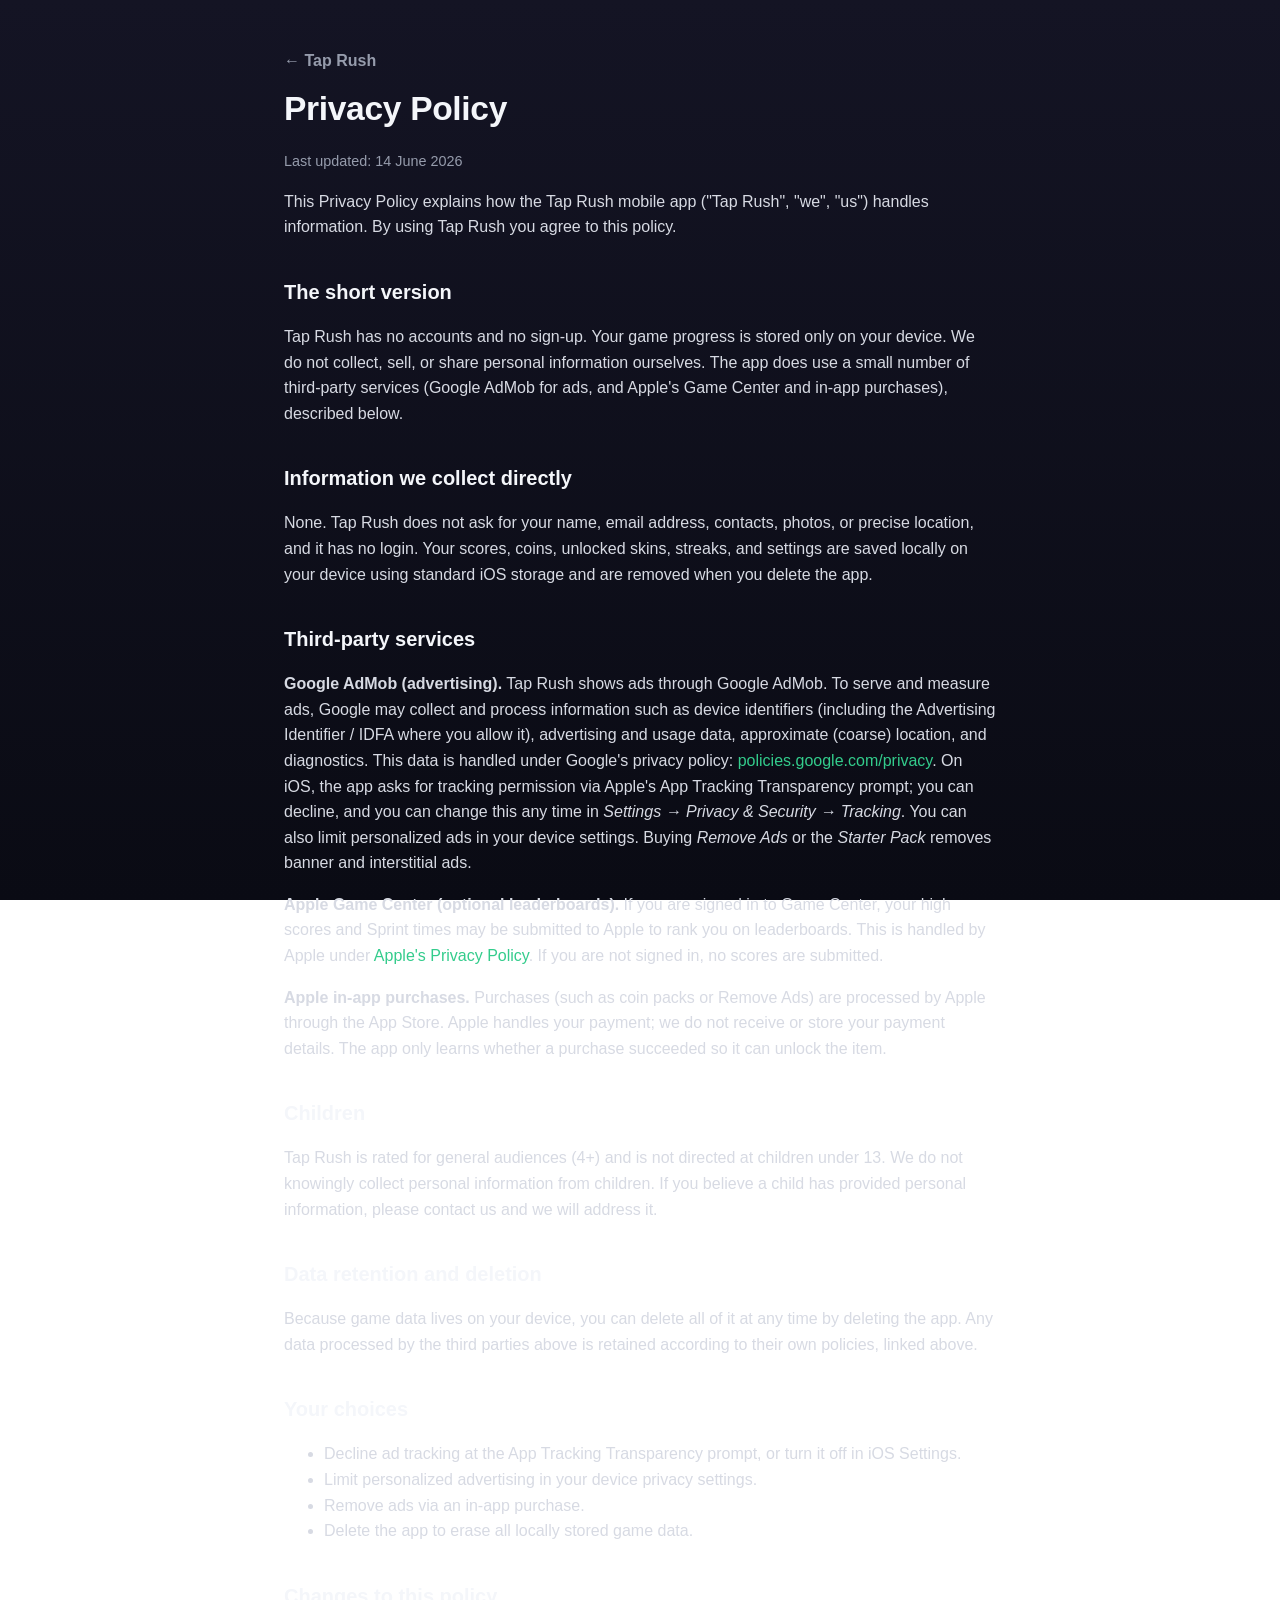
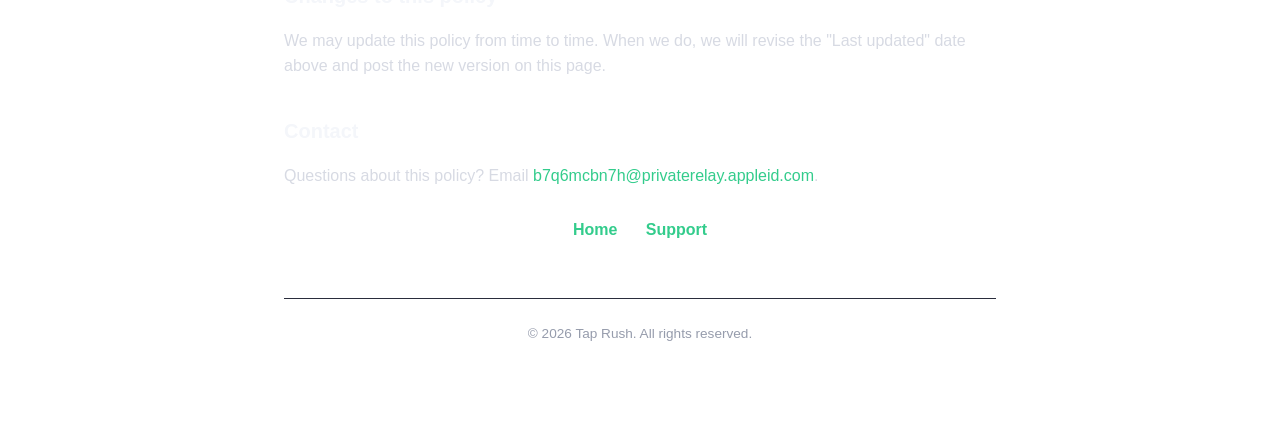
==== privacy.html @ b7976c0f "Add Tap Rush support pages" ====
<!DOCTYPE html>
<html lang="en">
<head>
  <meta charset="UTF-8" />
  <meta name="viewport" content="width=device-width, initial-scale=1.0" />
  <title>Tap Rush — Privacy Policy</title>
  <meta name="description" content="Privacy Policy for Tap Rush." />
  <link rel="stylesheet" href="style.css" />
</head>
<body>
  <div class="wrap">
    <a class="back muted" href="index.html">&larr; Tap Rush</a>
    <h1>Privacy Policy</h1>
    <p class="muted small">Last updated: 14 June 2026</p>

    <p>This Privacy Policy explains how the Tap Rush mobile app ("Tap Rush", "we",
    "us") handles information. By using Tap Rush you agree to this policy.</p>

    <h2>The short version</h2>
    <p>Tap Rush has no accounts and no sign-up. Your game progress is stored only on
    your device. We do not collect, sell, or share personal information ourselves. The
    app does use a small number of third-party services (Google AdMob for ads, and
    Apple's Game Center and in-app purchases), described below.</p>

    <h2>Information we collect directly</h2>
    <p>None. Tap Rush does not ask for your name, email address, contacts, photos, or
    precise location, and it has no login. Your scores, coins, unlocked skins,
    streaks, and settings are saved locally on your device using standard iOS storage
    and are removed when you delete the app.</p>

    <h2>Third-party services</h2>

    <p><strong>Google AdMob (advertising).</strong> Tap Rush shows ads through Google
    AdMob. To serve and measure ads, Google may collect and process information such as
    device identifiers (including the Advertising Identifier / IDFA where you allow
    it), advertising and usage data, approximate (coarse) location, and diagnostics.
    This data is handled under Google's privacy policy:
    <a href="https://policies.google.com/privacy">policies.google.com/privacy</a>.
    On iOS, the app asks for tracking permission via Apple's App Tracking Transparency
    prompt; you can decline, and you can change this any time in
    <em>Settings &rarr; Privacy &amp; Security &rarr; Tracking</em>. You can also limit
    personalized ads in your device settings. Buying <em>Remove Ads</em> or the
    <em>Starter Pack</em> removes banner and interstitial ads.</p>

    <p><strong>Apple Game Center (optional leaderboards).</strong> If you are signed in
    to Game Center, your high scores and Sprint times may be submitted to Apple to rank
    you on leaderboards. This is handled by Apple under
    <a href="https://www.apple.com/legal/privacy/">Apple's Privacy Policy</a>. If you
    are not signed in, no scores are submitted.</p>

    <p><strong>Apple in-app purchases.</strong> Purchases (such as coin packs or Remove
    Ads) are processed by Apple through the App Store. Apple handles your payment; we do
    not receive or store your payment details. The app only learns whether a purchase
    succeeded so it can unlock the item.</p>

    <h2>Children</h2>
    <p>Tap Rush is rated for general audiences (4+) and is not directed at children
    under 13. We do not knowingly collect personal information from children. If you
    believe a child has provided personal information, please contact us and we will
    address it.</p>

    <h2>Data retention and deletion</h2>
    <p>Because game data lives on your device, you can delete all of it at any time by
    deleting the app. Any data processed by the third parties above is retained
    according to their own policies, linked above.</p>

    <h2>Your choices</h2>
    <ul>
      <li>Decline ad tracking at the App Tracking Transparency prompt, or turn it off
      in iOS Settings.</li>
      <li>Limit personalized advertising in your device privacy settings.</li>
      <li>Remove ads via an in-app purchase.</li>
      <li>Delete the app to erase all locally stored game data.</li>
    </ul>

    <h2>Changes to this policy</h2>
    <p>We may update this policy from time to time. When we do, we will revise the
    "Last updated" date above and post the new version on this page.</p>

    <h2>Contact</h2>
    <p>Questions about this policy? Email
    <a href="mailto:b7q6mcbn7h@privaterelay.appleid.com">b7q6mcbn7h@privaterelay.appleid.com</a>.</p>

    <nav class="links">
      <a href="index.html">Home</a>
      <a href="support.html">Support</a>
    </nav>

    <footer>&copy; 2026 Tap Rush. All rights reserved.</footer>
  </div>
</body>
</html>
---- style.css ----
:root {
  --bg-top: #141424;
  --bg-bot: #0a0b14;
  --panel: #141522;
  --border: #2a2d3c;
  --white: #f4f6fa;
  --grey: #969cac;
  --green: #33cc8c;
  --yellow: #f2c940;
}

* { box-sizing: border-box; }

html, body {
  margin: 0;
  padding: 0;
  background: linear-gradient(180deg, var(--bg-top), var(--bg-bot));
  background-attachment: fixed;
  color: var(--white);
  font-family: -apple-system, BlinkMacSystemFont, "Segoe UI", Roboto, Helvetica, Arial, sans-serif;
  line-height: 1.6;
  -webkit-font-smoothing: antialiased;
}

.wrap {
  max-width: 760px;
  margin: 0 auto;
  padding: 48px 24px 96px;
}

header.site {
  text-align: center;
  padding: 24px 0 8px;
}

.logo {
  display: inline-flex;
  gap: 8px;
  margin-bottom: 16px;
}
.logo span {
  width: 26px; height: 26px;
  border-radius: 7px;
  background: #1c1f2e;
}
.logo span.on { background: var(--green); }

h1 {
  font-size: 2.1rem;
  font-weight: 800;
  letter-spacing: -0.01em;
  margin: 0 0 6px;
}
h2 {
  font-size: 1.25rem;
  font-weight: 700;
  margin: 36px 0 10px;
  color: var(--white);
}
.tagline { color: var(--green); font-weight: 600; margin: 0; }
.muted { color: var(--grey); }
.small { font-size: 0.9rem; }

a { color: var(--green); text-decoration: none; }
a:hover { text-decoration: underline; }

p, li { color: #d7dae3; }

.card {
  background: var(--panel);
  border: 1px solid var(--border);
  border-radius: 18px;
  padding: 24px 28px;
  margin-top: 24px;
}

.btn {
  display: inline-block;
  background: var(--green);
  color: #08120c;
  font-weight: 700;
  padding: 12px 22px;
  border-radius: 14px;
  margin: 8px 6px 0;
}
.btn.secondary {
  background: transparent;
  color: var(--white);
  border: 1px solid var(--border);
}

nav.links { text-align: center; margin-top: 28px; }
nav.links a { margin: 0 12px; font-weight: 600; }

footer {
  text-align: center;
  color: var(--grey);
  font-size: 0.85rem;
  margin-top: 56px;
  border-top: 1px solid var(--border);
  padding-top: 24px;
}

.back { display: inline-block; margin-bottom: 8px; font-weight: 600; }
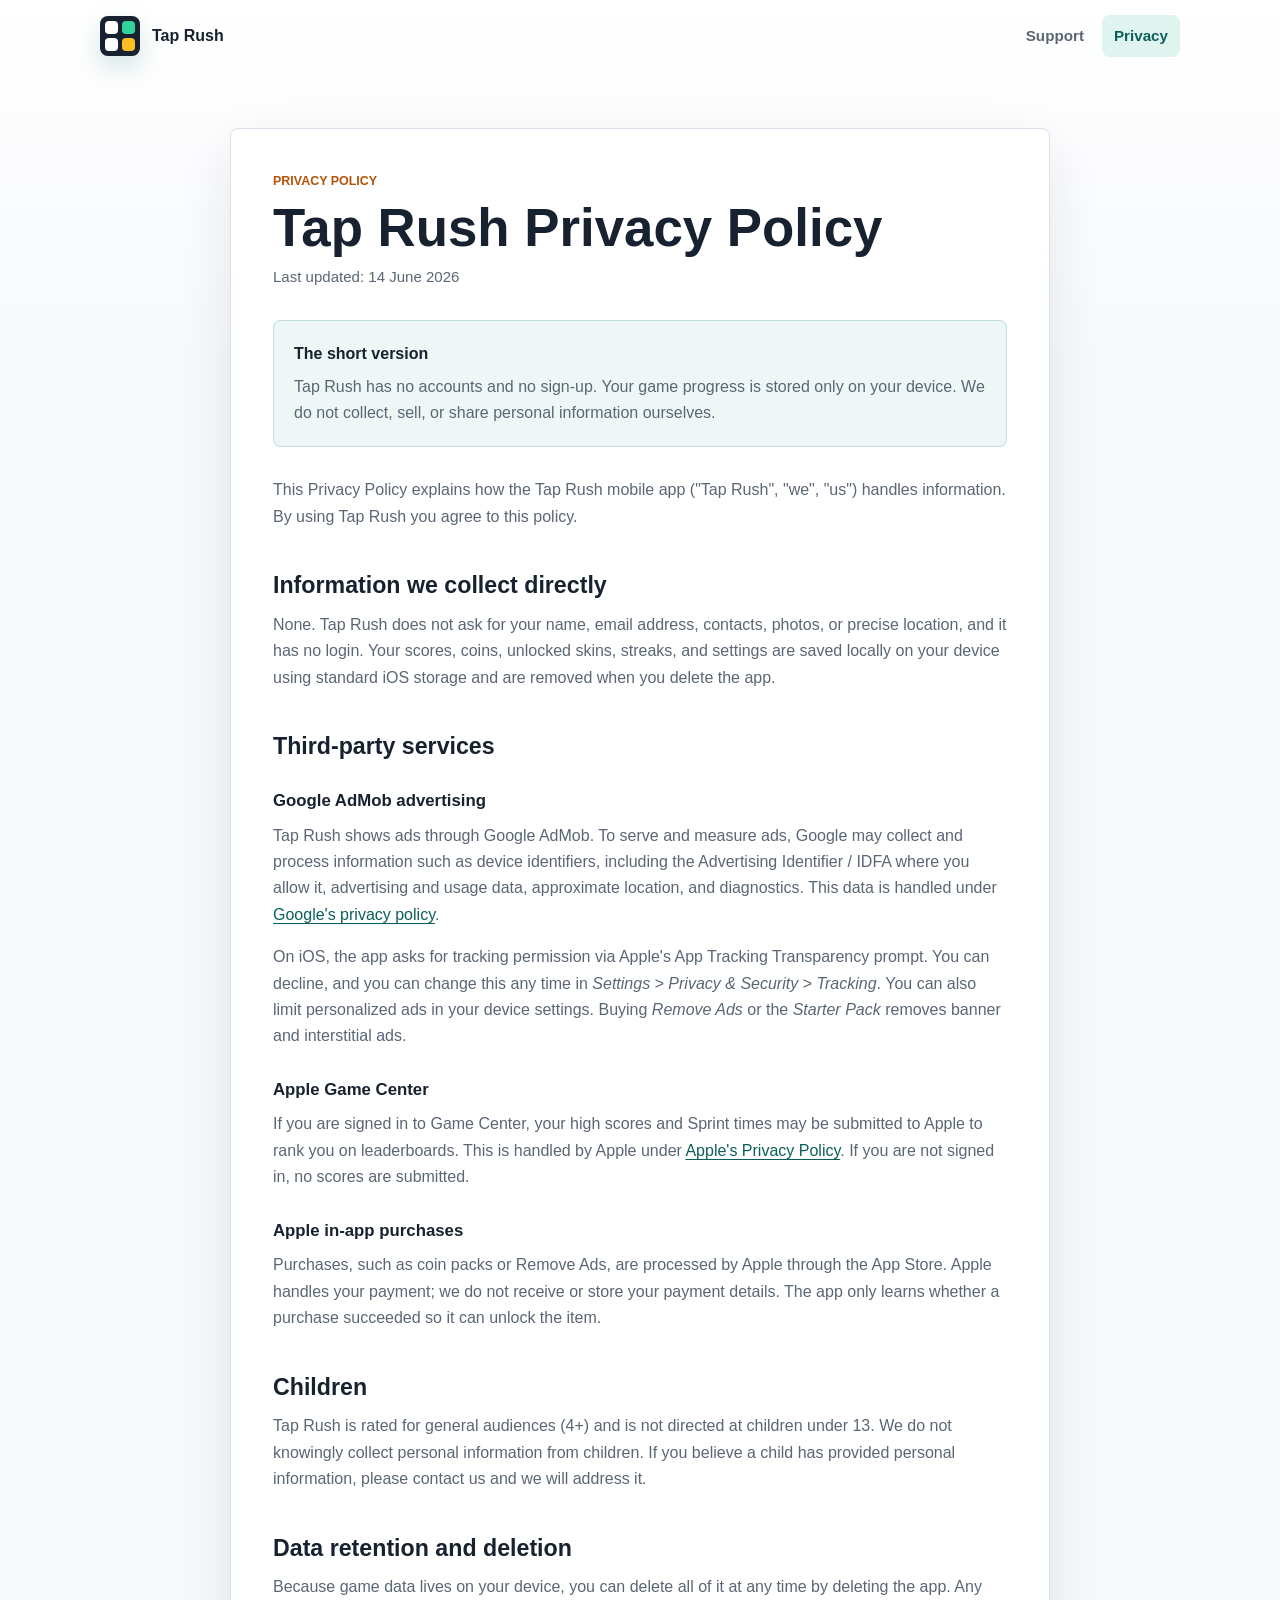
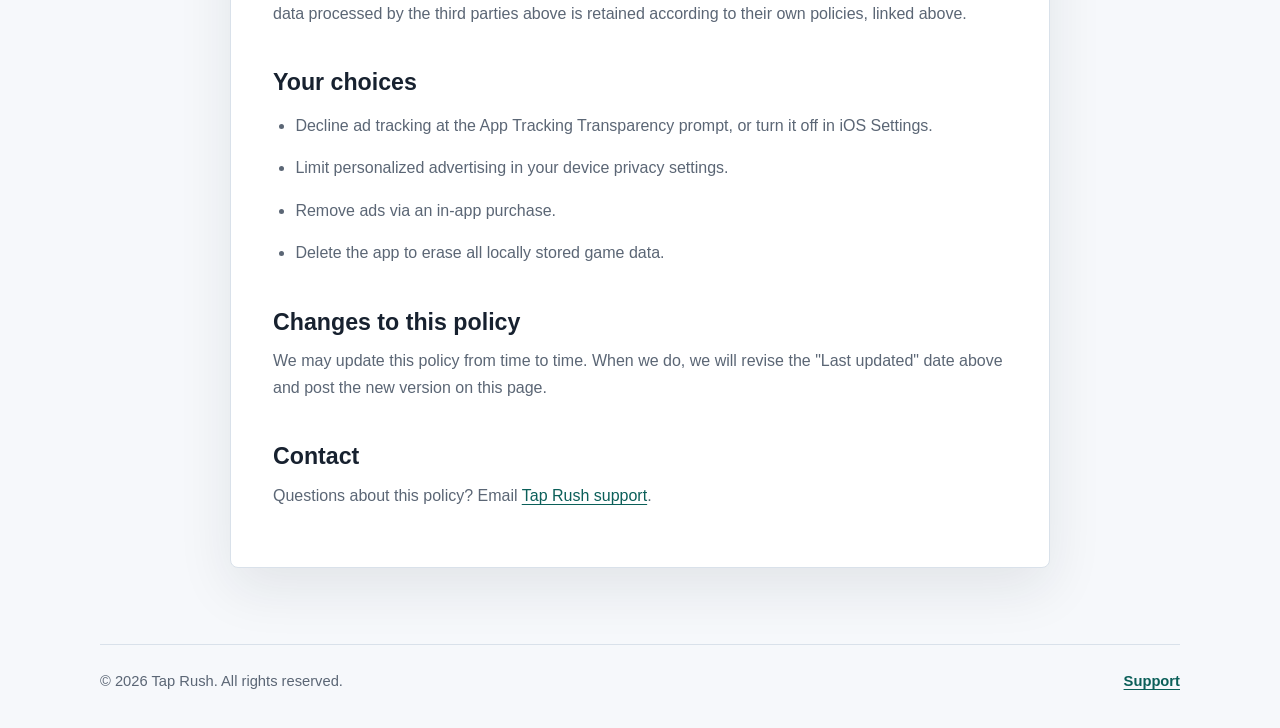
==== commit c00d15d4: "Polish Tap Rush support site" ====
--- a/privacy.html
+++ b/privacy.html
@@ -3,90 +3,110 @@
 <head>
   <meta charset="UTF-8" />
   <meta name="viewport" content="width=device-width, initial-scale=1.0" />
-  <title>Tap Rush — Privacy Policy</title>
-  <meta name="description" content="Privacy Policy for Tap Rush." />
+  <title>Tap Rush Privacy Policy</title>
+  <meta name="description" content="Privacy Policy for Tap Rush, including local data storage, AdMob, Game Center, and in-app purchases." />
+  <link rel="canonical" href="https://ca-appdev.github.io/app-support/privacy.html" />
+  <meta property="og:type" content="article" />
+  <meta property="og:title" content="Tap Rush Privacy Policy" />
+  <meta property="og:description" content="How Tap Rush handles local game data, ads, Game Center, and purchases." />
+  <meta property="og:url" content="https://ca-appdev.github.io/app-support/privacy.html" />
+  <meta name="twitter:card" content="summary" />
+  <meta name="theme-color" content="#0f766e" />
   <link rel="stylesheet" href="style.css" />
 </head>
 <body>
-  <div class="wrap">
-    <a class="back muted" href="index.html">&larr; Tap Rush</a>
-    <h1>Privacy Policy</h1>
-    <p class="muted small">Last updated: 14 June 2026</p>
+  <header class="topbar">
+    <a class="brand" href="index.html" aria-label="Tap Rush home">
+      <span class="app-mark" aria-hidden="true"><span></span><span></span><span></span><span></span></span>
+      <span>Tap Rush</span>
+    </a>
+    <nav class="nav" aria-label="Primary navigation">
+      <a href="support.html">Support</a>
+      <a aria-current="page" href="privacy.html">Privacy</a>
+    </nav>
+  </header>
 
-    <p>This Privacy Policy explains how the Tap Rush mobile app ("Tap Rush", "we",
-    "us") handles information. By using Tap Rush you agree to this policy.</p>
+  <main class="wrap narrow">
+    <article class="document">
+      <p class="eyebrow">Privacy Policy</p>
+      <h1>Tap Rush Privacy Policy</h1>
+      <p class="updated">Last updated: 14 June 2026</p>
 
-    <h2>The short version</h2>
-    <p>Tap Rush has no accounts and no sign-up. Your game progress is stored only on
-    your device. We do not collect, sell, or share personal information ourselves. The
-    app does use a small number of third-party services (Google AdMob for ads, and
-    Apple's Game Center and in-app purchases), described below.</p>
+      <div class="notice">
+        <strong>The short version</strong>
+        <p>Tap Rush has no accounts and no sign-up. Your game progress is stored only on
+        your device. We do not collect, sell, or share personal information ourselves.</p>
+      </div>
 
-    <h2>Information we collect directly</h2>
-    <p>None. Tap Rush does not ask for your name, email address, contacts, photos, or
-    precise location, and it has no login. Your scores, coins, unlocked skins,
-    streaks, and settings are saved locally on your device using standard iOS storage
-    and are removed when you delete the app.</p>
+      <p>This Privacy Policy explains how the Tap Rush mobile app ("Tap Rush", "we",
+      "us") handles information. By using Tap Rush you agree to this policy.</p>
 
-    <h2>Third-party services</h2>
+      <h2>Information we collect directly</h2>
+      <p>None. Tap Rush does not ask for your name, email address, contacts, photos, or
+      precise location, and it has no login. Your scores, coins, unlocked skins,
+      streaks, and settings are saved locally on your device using standard iOS storage
+      and are removed when you delete the app.</p>
 
-    <p><strong>Google AdMob (advertising).</strong> Tap Rush shows ads through Google
-    AdMob. To serve and measure ads, Google may collect and process information such as
-    device identifiers (including the Advertising Identifier / IDFA where you allow
-    it), advertising and usage data, approximate (coarse) location, and diagnostics.
-    This data is handled under Google's privacy policy:
-    <a href="https://policies.google.com/privacy">policies.google.com/privacy</a>.
-    On iOS, the app asks for tracking permission via Apple's App Tracking Transparency
-    prompt; you can decline, and you can change this any time in
-    <em>Settings &rarr; Privacy &amp; Security &rarr; Tracking</em>. You can also limit
-    personalized ads in your device settings. Buying <em>Remove Ads</em> or the
-    <em>Starter Pack</em> removes banner and interstitial ads.</p>
+      <h2>Third-party services</h2>
 
-    <p><strong>Apple Game Center (optional leaderboards).</strong> If you are signed in
-    to Game Center, your high scores and Sprint times may be submitted to Apple to rank
-    you on leaderboards. This is handled by Apple under
-    <a href="https://www.apple.com/legal/privacy/">Apple's Privacy Policy</a>. If you
-    are not signed in, no scores are submitted.</p>
+      <h3>Google AdMob advertising</h3>
+      <p>Tap Rush shows ads through Google AdMob. To serve and measure ads, Google may
+      collect and process information such as device identifiers, including the
+      Advertising Identifier / IDFA where you allow it, advertising and usage data,
+      approximate location, and diagnostics. This data is handled under
+      <a href="https://policies.google.com/privacy">Google's privacy policy</a>.</p>
 
-    <p><strong>Apple in-app purchases.</strong> Purchases (such as coin packs or Remove
-    Ads) are processed by Apple through the App Store. Apple handles your payment; we do
-    not receive or store your payment details. The app only learns whether a purchase
-    succeeded so it can unlock the item.</p>
+      <p>On iOS, the app asks for tracking permission via Apple's App Tracking
+      Transparency prompt. You can decline, and you can change this any time in
+      <em>Settings &gt; Privacy &amp; Security &gt; Tracking</em>. You can also limit
+      personalized ads in your device settings. Buying <em>Remove Ads</em> or the
+      <em>Starter Pack</em> removes banner and interstitial ads.</p>
 
-    <h2>Children</h2>
-    <p>Tap Rush is rated for general audiences (4+) and is not directed at children
-    under 13. We do not knowingly collect personal information from children. If you
-    believe a child has provided personal information, please contact us and we will
-    address it.</p>
+      <h3>Apple Game Center</h3>
+      <p>If you are signed in to Game Center, your high scores and Sprint times may be
+      submitted to Apple to rank you on leaderboards. This is handled by Apple under
+      <a href="https://www.apple.com/legal/privacy/">Apple's Privacy Policy</a>. If you
+      are not signed in, no scores are submitted.</p>
 
-    <h2>Data retention and deletion</h2>
-    <p>Because game data lives on your device, you can delete all of it at any time by
-    deleting the app. Any data processed by the third parties above is retained
-    according to their own policies, linked above.</p>
+      <h3>Apple in-app purchases</h3>
+      <p>Purchases, such as coin packs or Remove Ads, are processed by Apple through the
+      App Store. Apple handles your payment; we do not receive or store your payment
+      details. The app only learns whether a purchase succeeded so it can unlock the
+      item.</p>
 
-    <h2>Your choices</h2>
-    <ul>
-      <li>Decline ad tracking at the App Tracking Transparency prompt, or turn it off
-      in iOS Settings.</li>
-      <li>Limit personalized advertising in your device privacy settings.</li>
-      <li>Remove ads via an in-app purchase.</li>
-      <li>Delete the app to erase all locally stored game data.</li>
-    </ul>
+      <h2>Children</h2>
+      <p>Tap Rush is rated for general audiences (4+) and is not directed at children
+      under 13. We do not knowingly collect personal information from children. If you
+      believe a child has provided personal information, please contact us and we will
+      address it.</p>
 
-    <h2>Changes to this policy</h2>
-    <p>We may update this policy from time to time. When we do, we will revise the
-    "Last updated" date above and post the new version on this page.</p>
+      <h2>Data retention and deletion</h2>
+      <p>Because game data lives on your device, you can delete all of it at any time by
+      deleting the app. Any data processed by the third parties above is retained
+      according to their own policies, linked above.</p>
 
-    <h2>Contact</h2>
-    <p>Questions about this policy? Email
-    <a href="mailto:b7q6mcbn7h@privaterelay.appleid.com">b7q6mcbn7h@privaterelay.appleid.com</a>.</p>
+      <h2>Your choices</h2>
+      <ul>
+        <li>Decline ad tracking at the App Tracking Transparency prompt, or turn it off
+        in iOS Settings.</li>
+        <li>Limit personalized advertising in your device privacy settings.</li>
+        <li>Remove ads via an in-app purchase.</li>
+        <li>Delete the app to erase all locally stored game data.</li>
+      </ul>
 
-    <nav class="links">
-      <a href="index.html">Home</a>
-      <a href="support.html">Support</a>
-    </nav>
+      <h2>Changes to this policy</h2>
+      <p>We may update this policy from time to time. When we do, we will revise the
+      "Last updated" date above and post the new version on this page.</p>
 
-    <footer>&copy; 2026 Tap Rush. All rights reserved.</footer>
-  </div>
+      <h2>Contact</h2>
+      <p>Questions about this policy? Email
+      <a href="mailto:b7q6mcbn7h@privaterelay.appleid.com">Tap Rush support</a>.</p>
+    </article>
+  </main>
+
+  <footer class="footer">
+    <span>&copy; 2026 Tap Rush. All rights reserved.</span>
+    <a href="support.html">Support</a>
+  </footer>
 </body>
 </html>
--- a/style.css
+++ b/style.css
@@ -1,104 +1,381 @@
 :root {
-  --bg-top: #141424;
-  --bg-bot: #0a0b14;
-  --panel: #141522;
-  --border: #2a2d3c;
-  --white: #f4f6fa;
-  --grey: #969cac;
-  --green: #33cc8c;
-  --yellow: #f2c940;
-}
-
-* { box-sizing: border-box; }
-
-html, body {
+  --bg: #f6f8fb;
+  --surface: #ffffff;
+  --surface-soft: #eef7f5;
+  --ink: #17212f;
+  --muted: #5b6675;
+  --line: #d9e1ea;
+  --accent: #0f766e;
+  --accent-dark: #0b5f59;
+  --accent-soft: #dff4ef;
+  --warm: #b45309;
+  --shadow: 0 20px 55px rgba(23, 33, 47, 0.09);
+}
+
+* {
+  box-sizing: border-box;
+}
+
+html {
+  background: var(--bg);
+}
+
+body {
   margin: 0;
+  color: var(--ink);
+  background:
+    linear-gradient(180deg, #ffffff 0, var(--bg) 380px),
+    var(--bg);
+  font-family: -apple-system, BlinkMacSystemFont, "Segoe UI", Roboto, Helvetica, Arial, sans-serif;
+  line-height: 1.65;
+  -webkit-font-smoothing: antialiased;
+}
+
+a {
+  color: var(--accent-dark);
+  text-decoration-thickness: 0.08em;
+  text-underline-offset: 0.18em;
+}
+
+a:hover {
+  color: var(--accent);
+}
+
+.topbar {
+  width: min(1080px, calc(100% - 40px));
+  min-height: 72px;
+  margin: 0 auto;
+  display: flex;
+  align-items: center;
+  justify-content: space-between;
+  gap: 20px;
+}
+
+.brand {
+  display: inline-flex;
+  align-items: center;
+  gap: 12px;
+  color: var(--ink);
+  font-weight: 800;
+  text-decoration: none;
+}
+
+.app-mark {
+  width: 40px;
+  height: 40px;
+  display: grid;
+  grid-template-columns: repeat(2, 1fr);
+  gap: 4px;
+  padding: 5px;
+  border-radius: 8px;
+  background: var(--ink);
+  box-shadow: 0 10px 24px rgba(15, 118, 110, 0.18);
+}
+
+.app-mark span {
+  border-radius: 4px;
+  background: #ffffff;
+}
+
+.app-mark span:nth-child(2) {
+  background: #34d399;
+}
+
+.app-mark span:nth-child(4) {
+  background: #fbbf24;
+}
+
+.nav {
+  display: flex;
+  align-items: center;
+  gap: 6px;
+}
+
+.nav a {
+  border-radius: 8px;
+  color: var(--muted);
+  font-size: 0.95rem;
+  font-weight: 700;
+  padding: 8px 12px;
+  text-decoration: none;
+}
+
+.nav a:hover,
+.nav a[aria-current="page"] {
+  background: var(--accent-soft);
+  color: var(--accent-dark);
+}
+
+.wrap {
+  width: min(1080px, calc(100% - 40px));
+  margin: 0 auto;
+  padding: 56px 0 76px;
+}
+
+.wrap.narrow {
+  width: min(820px, calc(100% - 40px));
+}
+
+.hero {
+  max-width: 780px;
+  padding: 38px 0 42px;
+}
+
+.eyebrow {
+  color: var(--warm);
+  font-size: 0.78rem;
+  font-weight: 800;
+  letter-spacing: 0;
+  margin: 0 0 10px;
+  text-transform: uppercase;
+}
+
+h1,
+h2,
+h3,
+p {
+  overflow-wrap: anywhere;
+}
+
+h1 {
+  max-width: 820px;
+  font-size: 4.35rem;
+  letter-spacing: 0;
+  line-height: 0.98;
+  margin: 0;
+}
+
+h2 {
+  font-size: 1.45rem;
+  line-height: 1.2;
+  margin: 42px 0 12px;
+}
+
+h3 {
+  color: var(--ink);
+  font-size: 1.05rem;
+  margin: 26px 0 8px;
+}
+
+p,
+li {
+  color: var(--muted);
+  margin: 0 0 16px;
+}
+
+ul {
+  padding-left: 1.4rem;
+}
+
+.lead {
+  color: #3f4a59;
+  font-size: 1.18rem;
+  margin-top: 18px;
+  max-width: 680px;
+}
+
+.updated {
+  color: var(--muted);
+  font-size: 0.94rem;
+  margin-top: 12px;
+}
+
+.actions {
+  display: flex;
+  flex-wrap: wrap;
+  gap: 12px;
+  margin-top: 28px;
+}
+
+.button {
+  align-items: center;
+  background: var(--accent);
+  border: 1px solid var(--accent);
+  border-radius: 8px;
+  color: #ffffff;
+  display: inline-flex;
+  font-weight: 800;
+  justify-content: center;
+  min-height: 46px;
+  padding: 10px 18px;
+  text-decoration: none;
+}
+
+.button:hover {
+  background: var(--accent-dark);
+  border-color: var(--accent-dark);
+  color: #ffffff;
+}
+
+.button.secondary {
+  background: #ffffff;
+  border-color: var(--line);
+  color: var(--ink);
+}
+
+.button.secondary:hover {
+  background: var(--surface-soft);
+  color: var(--ink);
+}
+
+.link-grid {
+  display: grid;
+  gap: 18px;
+  grid-template-columns: repeat(2, minmax(0, 1fr));
+}
+
+.resource {
+  background: var(--surface);
+  border: 1px solid var(--line);
+  border-radius: 8px;
+  box-shadow: var(--shadow);
+  color: var(--ink);
+  display: grid;
+  gap: 8px;
+  min-height: 220px;
+  padding: 24px;
+  text-decoration: none;
+}
+
+.resource:hover {
+  border-color: rgba(15, 118, 110, 0.45);
+  color: var(--ink);
+  transform: translateY(-1px);
+}
+
+.resource strong {
+  font-size: 1.45rem;
+  line-height: 1.15;
+}
+
+.resource span:last-child {
+  color: var(--muted);
+}
+
+.resource-label {
+  color: var(--warm);
+  font-size: 0.75rem;
+  font-weight: 800;
+  letter-spacing: 0;
+  text-transform: uppercase;
+}
+
+.document {
+  background: var(--surface);
+  border: 1px solid var(--line);
+  border-radius: 8px;
+  box-shadow: var(--shadow);
+  padding: 42px;
+}
+
+.document h1 {
+  font-size: 3.3rem;
+}
+
+.notice {
+  background: var(--surface-soft);
+  border: 1px solid rgba(15, 118, 110, 0.2);
+  border-radius: 8px;
+  margin: 30px 0;
+  padding: 20px;
+}
+
+.notice strong {
+  display: block;
+  margin-bottom: 6px;
+}
+
+.notice p:last-child {
+  margin-bottom: 0;
+}
+
+.contact-box {
+  background: #fff7ed;
+  border-color: #fed7aa;
+}
+
+.faq-list {
+  display: grid;
+  gap: 10px;
+  margin-top: 18px;
+}
+
+details {
+  background: var(--surface);
+  border: 1px solid var(--line);
+  border-radius: 8px;
   padding: 0;
-  background: linear-gradient(180deg, var(--bg-top), var(--bg-bot));
-  background-attachment: fixed;
-  color: var(--white);
-  font-family: -apple-system, BlinkMacSystemFont, "Segoe UI", Roboto, Helvetica, Arial, sans-serif;
-  line-height: 1.6;
-  -webkit-font-smoothing: antialiased;
-}
-
-.wrap {
-  max-width: 760px;
+}
+
+summary {
+  color: var(--ink);
+  cursor: pointer;
+  font-weight: 800;
+  list-style-position: outside;
+  padding: 16px 18px;
+}
+
+details p {
+  border-top: 1px solid var(--line);
+  margin: 0;
+  padding: 16px 18px 18px;
+}
+
+.footer {
+  align-items: center;
+  border-top: 1px solid var(--line);
+  color: var(--muted);
+  display: flex;
+  font-size: 0.92rem;
+  gap: 16px;
+  justify-content: space-between;
   margin: 0 auto;
-  padding: 48px 24px 96px;
-}
-
-header.site {
-  text-align: center;
-  padding: 24px 0 8px;
-}
-
-.logo {
-  display: inline-flex;
-  gap: 8px;
-  margin-bottom: 16px;
-}
-.logo span {
-  width: 26px; height: 26px;
-  border-radius: 7px;
-  background: #1c1f2e;
-}
-.logo span.on { background: var(--green); }
-
-h1 {
-  font-size: 2.1rem;
-  font-weight: 800;
-  letter-spacing: -0.01em;
-  margin: 0 0 6px;
-}
-h2 {
-  font-size: 1.25rem;
+  padding: 24px 0 34px;
+  width: min(1080px, calc(100% - 40px));
+}
+
+.footer a {
   font-weight: 700;
-  margin: 36px 0 10px;
-  color: var(--white);
-}
-.tagline { color: var(--green); font-weight: 600; margin: 0; }
-.muted { color: var(--grey); }
-.small { font-size: 0.9rem; }
-
-a { color: var(--green); text-decoration: none; }
-a:hover { text-decoration: underline; }
-
-p, li { color: #d7dae3; }
-
-.card {
-  background: var(--panel);
-  border: 1px solid var(--border);
-  border-radius: 18px;
-  padding: 24px 28px;
-  margin-top: 24px;
-}
-
-.btn {
-  display: inline-block;
-  background: var(--green);
-  color: #08120c;
-  font-weight: 700;
-  padding: 12px 22px;
-  border-radius: 14px;
-  margin: 8px 6px 0;
-}
-.btn.secondary {
-  background: transparent;
-  color: var(--white);
-  border: 1px solid var(--border);
-}
-
-nav.links { text-align: center; margin-top: 28px; }
-nav.links a { margin: 0 12px; font-weight: 600; }
-
-footer {
-  text-align: center;
-  color: var(--grey);
-  font-size: 0.85rem;
-  margin-top: 56px;
-  border-top: 1px solid var(--border);
-  padding-top: 24px;
-}
-
-.back { display: inline-block; margin-bottom: 8px; font-weight: 600; }
+}
+
+@media (max-width: 720px) {
+  .topbar {
+    width: min(100% - 28px, 1080px);
+  }
+
+  .wrap,
+  .wrap.narrow,
+  .footer {
+    width: min(100% - 28px, 1080px);
+  }
+
+  .wrap {
+    padding: 30px 0 54px;
+  }
+
+  .hero {
+    padding: 22px 0 32px;
+  }
+
+  h1 {
+    font-size: 2.55rem;
+    line-height: 1.04;
+  }
+
+  .link-grid {
+    grid-template-columns: 1fr;
+  }
+
+  .document {
+    padding: 26px 20px;
+  }
+
+  .document h1 {
+    font-size: 2.25rem;
+  }
+
+  .footer {
+    align-items: flex-start;
+    flex-direction: column;
+  }
+}
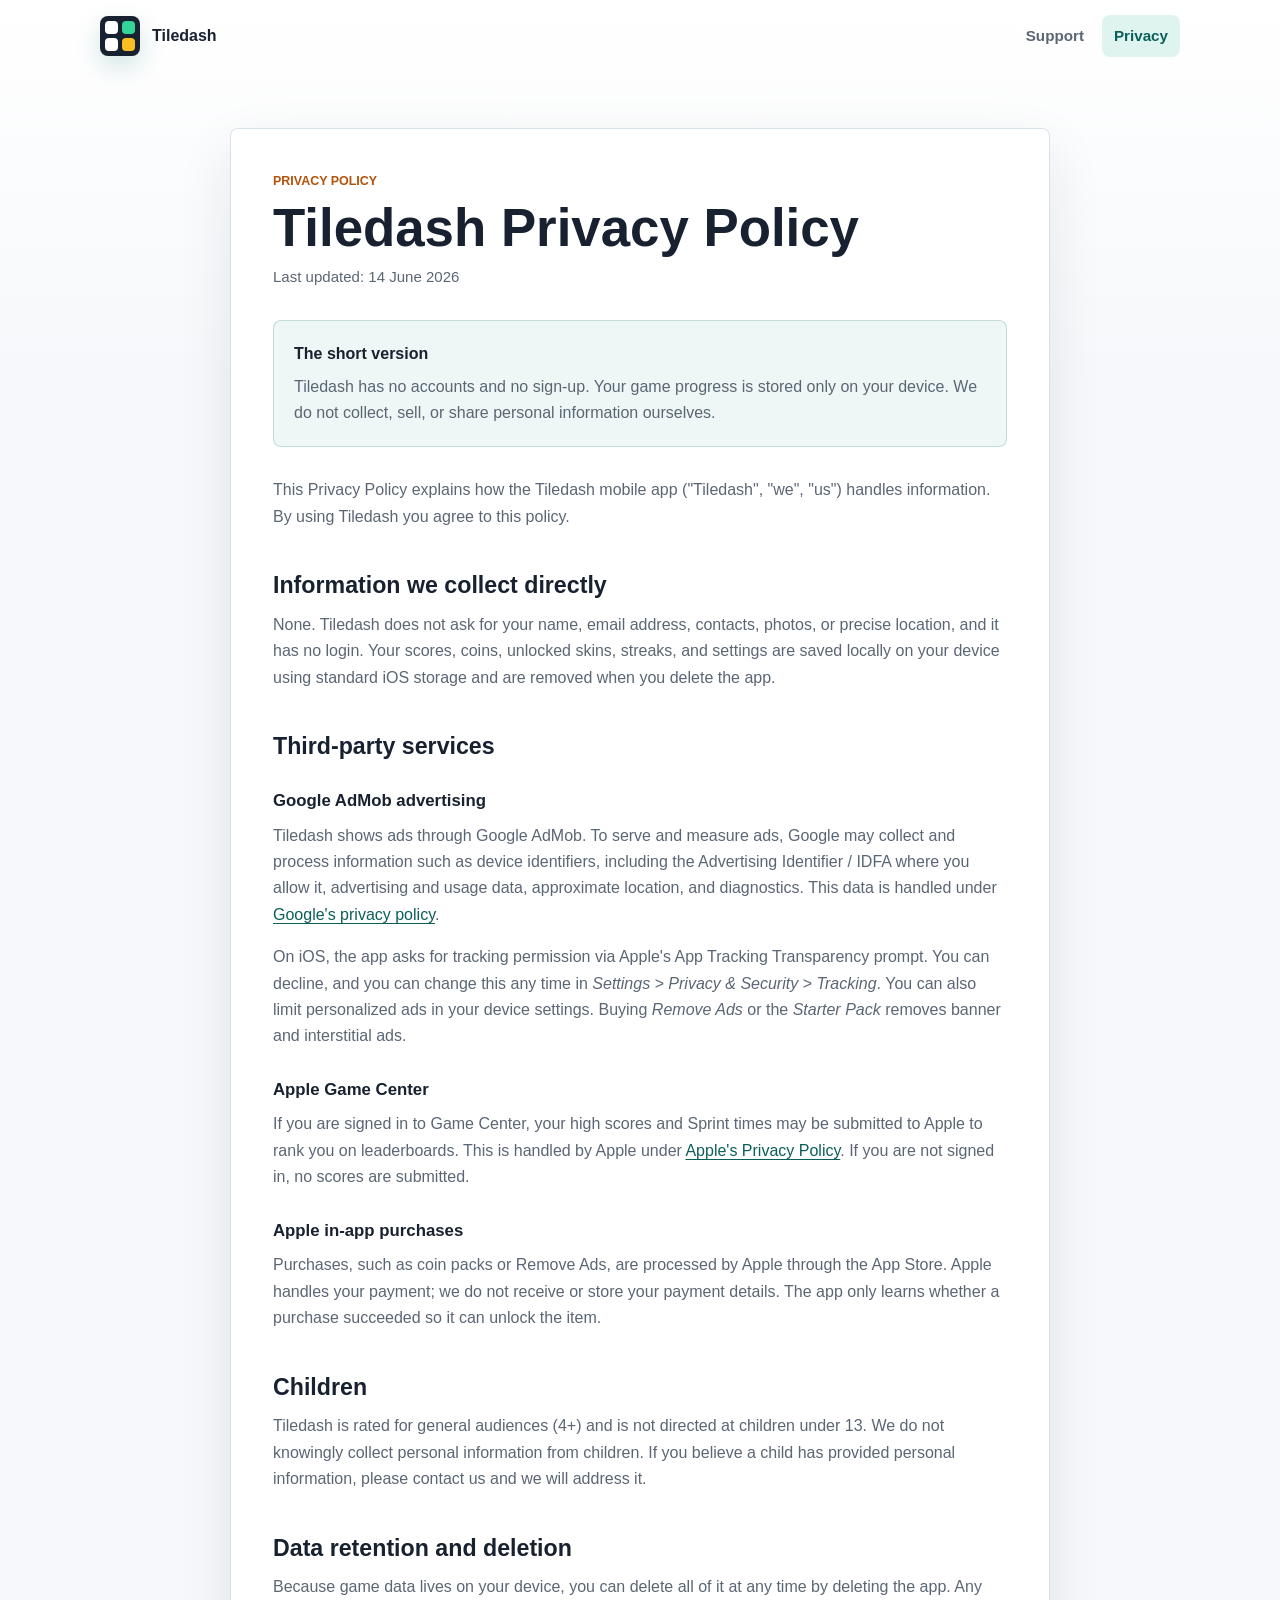
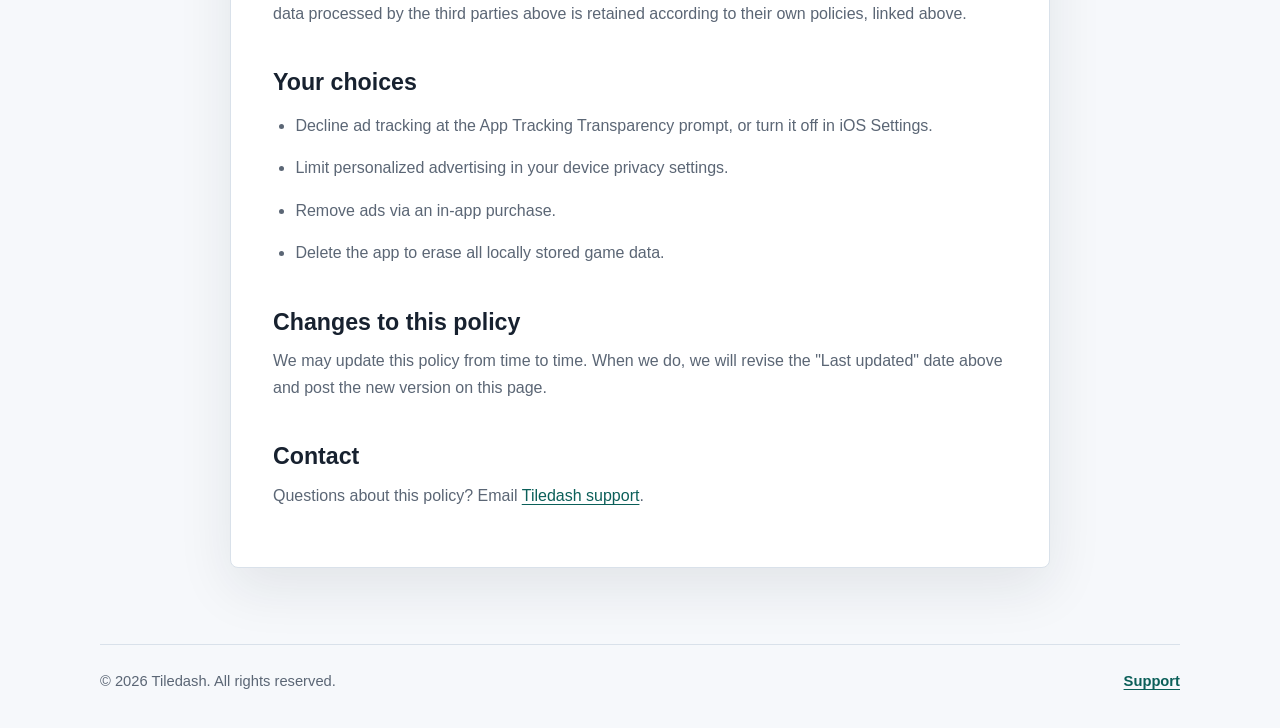
==== commit 809153d7: "updated documentation" ====
--- a/privacy.html
+++ b/privacy.html
@@ -3,12 +3,12 @@
 <head>
   <meta charset="UTF-8" />
   <meta name="viewport" content="width=device-width, initial-scale=1.0" />
-  <title>Tap Rush Privacy Policy</title>
-  <meta name="description" content="Privacy Policy for Tap Rush, including local data storage, AdMob, Game Center, and in-app purchases." />
+  <title>Tiledash Privacy Policy</title>
+  <meta name="description" content="Privacy Policy for Tiledash, including local data storage, AdMob, Game Center, and in-app purchases." />
   <link rel="canonical" href="https://ca-appdev.github.io/app-support/privacy.html" />
   <meta property="og:type" content="article" />
-  <meta property="og:title" content="Tap Rush Privacy Policy" />
-  <meta property="og:description" content="How Tap Rush handles local game data, ads, Game Center, and purchases." />
+  <meta property="og:title" content="Tiledash Privacy Policy" />
+  <meta property="og:description" content="How Tiledash handles local game data, ads, Game Center, and purchases." />
   <meta property="og:url" content="https://ca-appdev.github.io/app-support/privacy.html" />
   <meta name="twitter:card" content="summary" />
   <meta name="theme-color" content="#0f766e" />
@@ -16,9 +16,9 @@
 </head>
 <body>
   <header class="topbar">
-    <a class="brand" href="index.html" aria-label="Tap Rush home">
+    <a class="brand" href="index.html" aria-label="Tiledash home">
       <span class="app-mark" aria-hidden="true"><span></span><span></span><span></span><span></span></span>
-      <span>Tap Rush</span>
+      <span>Tiledash</span>
     </a>
     <nav class="nav" aria-label="Primary navigation">
       <a href="support.html">Support</a>
@@ -29,20 +29,20 @@
   <main class="wrap narrow">
     <article class="document">
       <p class="eyebrow">Privacy Policy</p>
-      <h1>Tap Rush Privacy Policy</h1>
+      <h1>Tiledash Privacy Policy</h1>
       <p class="updated">Last updated: 14 June 2026</p>
 
       <div class="notice">
         <strong>The short version</strong>
-        <p>Tap Rush has no accounts and no sign-up. Your game progress is stored only on
+        <p>Tiledash has no accounts and no sign-up. Your game progress is stored only on
         your device. We do not collect, sell, or share personal information ourselves.</p>
       </div>
 
-      <p>This Privacy Policy explains how the Tap Rush mobile app ("Tap Rush", "we",
-      "us") handles information. By using Tap Rush you agree to this policy.</p>
+      <p>This Privacy Policy explains how the Tiledash mobile app ("Tiledash", "we",
+      "us") handles information. By using Tiledash you agree to this policy.</p>
 
       <h2>Information we collect directly</h2>
-      <p>None. Tap Rush does not ask for your name, email address, contacts, photos, or
+      <p>None. Tiledash does not ask for your name, email address, contacts, photos, or
       precise location, and it has no login. Your scores, coins, unlocked skins,
       streaks, and settings are saved locally on your device using standard iOS storage
       and are removed when you delete the app.</p>
@@ -50,7 +50,7 @@
       <h2>Third-party services</h2>
 
       <h3>Google AdMob advertising</h3>
-      <p>Tap Rush shows ads through Google AdMob. To serve and measure ads, Google may
+      <p>Tiledash shows ads through Google AdMob. To serve and measure ads, Google may
       collect and process information such as device identifiers, including the
       Advertising Identifier / IDFA where you allow it, advertising and usage data,
       approximate location, and diagnostics. This data is handled under
@@ -75,7 +75,7 @@
       item.</p>
 
       <h2>Children</h2>
-      <p>Tap Rush is rated for general audiences (4+) and is not directed at children
+      <p>Tiledash is rated for general audiences (4+) and is not directed at children
       under 13. We do not knowingly collect personal information from children. If you
       believe a child has provided personal information, please contact us and we will
       address it.</p>
@@ -100,12 +100,12 @@
 
       <h2>Contact</h2>
       <p>Questions about this policy? Email
-      <a href="mailto:b7q6mcbn7h@privaterelay.appleid.com">Tap Rush support</a>.</p>
+      <a href="mailto:b7q6mcbn7h@privaterelay.appleid.com">Tiledash support</a>.</p>
     </article>
   </main>
 
   <footer class="footer">
-    <span>&copy; 2026 Tap Rush. All rights reserved.</span>
+    <span>&copy; 2026 Tiledash. All rights reserved.</span>
     <a href="support.html">Support</a>
   </footer>
 </body>
